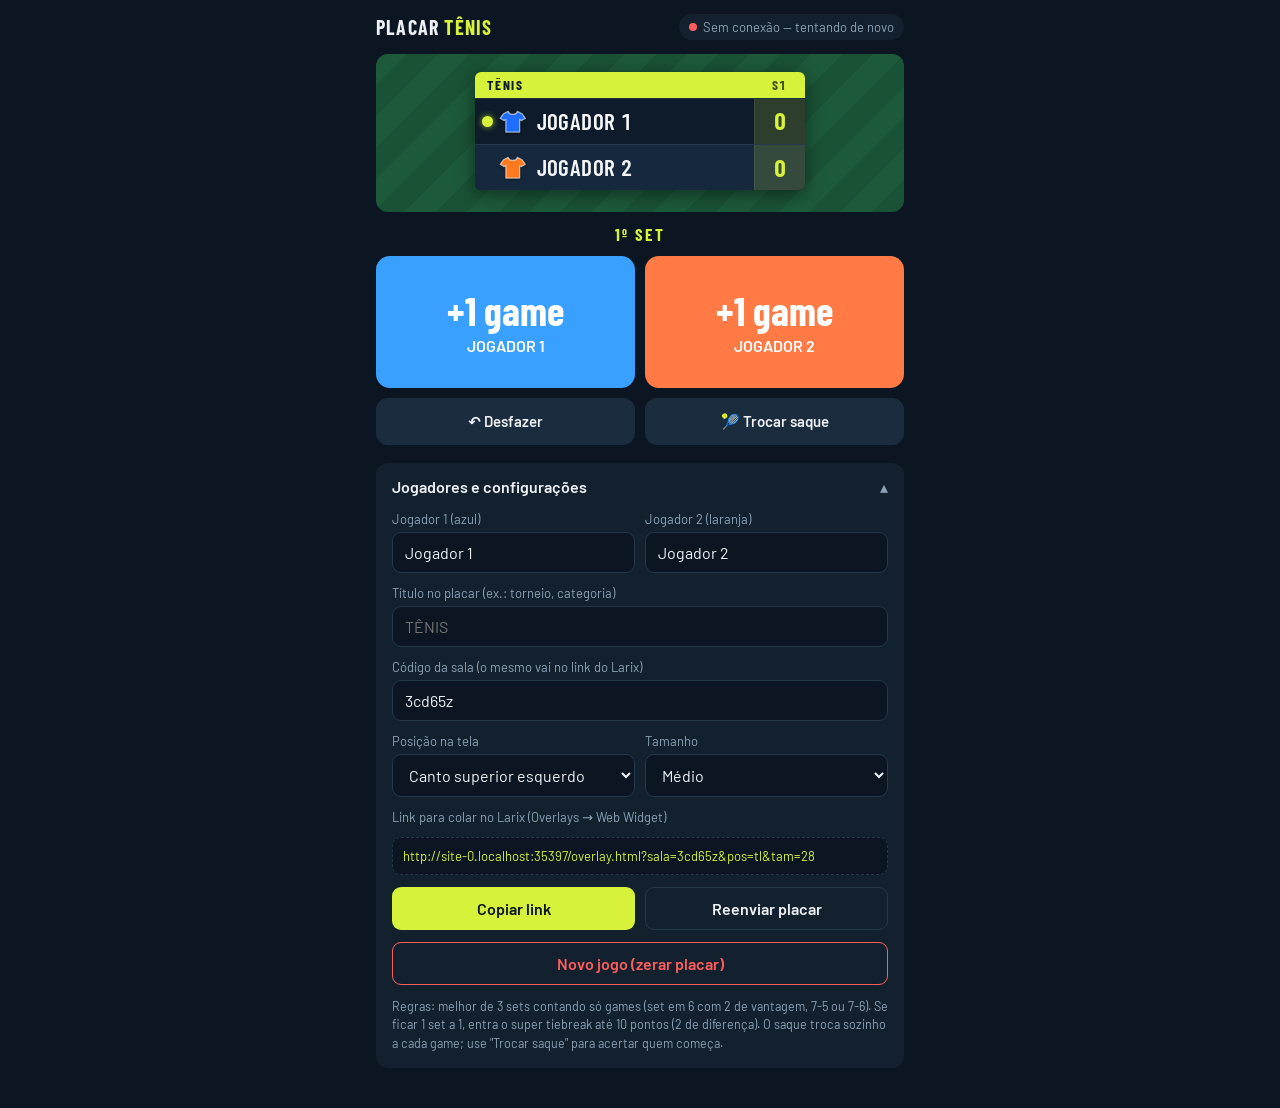
==== index.html @ a0789ac3 "Add files via upload" ====
<!doctype html>
<html lang="pt-BR">
<head>
<meta charset="utf-8">
<meta name="viewport" content="width=device-width,initial-scale=1,viewport-fit=cover">
<meta name="theme-color" content="#0b1622">
<title>Placar Tênis — Controle</title>
<link rel="preconnect" href="https://fonts.googleapis.com">
<link href="https://fonts.googleapis.com/css2?family=Barlow+Condensed:wght@600;700&family=Barlow:wght@400;500;600&display=swap" rel="stylesheet">
<link rel="stylesheet" href="placar.css">
<style>
  :root {
    --bg: #0b1622; --panel: #13212f; --panel2: #1a2c3e; --line: #24384c;
    --txt: #eef2f6; --dim: #8ea2b6; --ball: #d7f23a; --ink: #0b1622;
    --p1: #3aa0ff; --p2: #ff7a45; --danger: #ff5d5d; --ok: #46d483;
  }
  * { box-sizing: border-box; -webkit-tap-highlight-color: transparent; }
  html, body { margin: 0; background: var(--bg); color: var(--txt); font-family: Barlow, system-ui, sans-serif; }
  body { padding: max(14px, env(safe-area-inset-top)) 16px 40px; max-width: 560px; margin: 0 auto; }
  button { font: inherit; cursor: pointer; border: 0; }
  .top { display: flex; align-items: center; justify-content: space-between; gap: 8px; margin-bottom: 14px; }
  .brand { font-family: "Barlow Condensed", "Arial Narrow", sans-serif; font-weight: 700; font-size: 20px; letter-spacing: .06em; text-transform: uppercase; }
  .brand b { color: var(--ball); }
  .pill { font-size: 13px; padding: 5px 10px; border-radius: 99px; background: var(--panel); color: var(--dim); display: flex; align-items: center; gap: 6px; white-space: nowrap; }
  .pill i { width: 8px; height: 8px; border-radius: 50%; background: var(--dim); display: block; }
  .pill.ok i { background: var(--ok); } .pill.err i { background: var(--danger); } .pill.wait i { background: var(--ball); }

  .preview { background: repeating-linear-gradient(135deg, #1d5a3a 0 22px, #1a5235 22px 44px); border-radius: 12px; padding: 18px 14px; display: flex; justify-content: center; margin-bottom: 12px; font-size: 22px; overflow: hidden; }
  .fase { text-align: center; font-family: "Barlow Condensed", "Arial Narrow", sans-serif; font-weight: 700; letter-spacing: .14em; text-transform: uppercase; color: var(--ball); font-size: 17px; margin: 4px 0 12px; }
  .fase.fim { color: var(--ok); }

  .btns { display: grid; grid-template-columns: 1fr 1fr; gap: 10px; }
  .big { min-height: 132px; border-radius: 14px; color: #fff; display: flex; flex-direction: column; align-items: center; justify-content: center; gap: 6px; padding: 10px; transition: transform .08s, filter .15s; }
  .big:active { transform: scale(.97); }
  .big .plus { font-family: "Barlow Condensed", "Arial Narrow", sans-serif; font-weight: 700; font-size: 40px; line-height: 1; }
  .big .who { font-weight: 600; font-size: 16px; text-transform: uppercase; max-width: 100%; overflow: hidden; text-overflow: ellipsis; white-space: nowrap; }
  .big.a { background: var(--p1); } .big.b { background: var(--p2); }
  .big:disabled { filter: grayscale(1) brightness(.5); }

  .row2 { display: grid; grid-template-columns: 1fr 1fr; gap: 10px; margin-top: 10px; }
  .sec { background: var(--panel2); color: var(--txt); border-radius: 12px; padding: 14px; font-weight: 600; font-size: 15px; }
  .sec:active { background: var(--line); }

  details { background: var(--panel); border-radius: 12px; margin-top: 18px; }
  summary { padding: 14px 16px; font-weight: 600; list-style: none; display: flex; justify-content: space-between; }
  summary::after { content: "▾"; color: var(--dim); }
  details[open] summary::after { content: "▴"; }
  .cfg { padding: 0 16px 16px; display: grid; gap: 12px; }
  label { font-size: 13px; color: var(--dim); display: grid; gap: 5px; }
  input, select { font: inherit; font-size: 16px; color: var(--txt); background: var(--bg); border: 1px solid var(--line); border-radius: 9px; padding: 10px 12px; width: 100%; }
  .two { display: grid; grid-template-columns: 1fr 1fr; gap: 10px; }
  .link { font-size: 13px; word-break: break-all; background: var(--bg); border: 1px dashed var(--line); border-radius: 9px; padding: 10px; color: var(--ball); }
  .act { background: var(--ball); color: var(--ink); border-radius: 9px; padding: 11px; font-weight: 600; }
  .ghost { background: transparent; border: 1px solid var(--line); color: var(--txt); border-radius: 9px; padding: 11px; font-weight: 600; }
  .danger { background: transparent; border: 1px solid var(--danger); color: var(--danger); border-radius: 9px; padding: 11px; font-weight: 600; }
  .danger.armed { background: var(--danger); color: #fff; }
  .note { font-size: 12.5px; color: var(--dim); line-height: 1.45; margin: 0; }
  .warn { background: #3a2a10; color: #ffd27a; border-radius: 10px; padding: 10px 12px; font-size: 13px; margin-bottom: 12px; display: none; }
</style>
</head>
<body>
  <div class="top">
    <div class="brand">Placar <b>Tênis</b></div>
    <div class="pill wait" id="sync"><i></i><span>Conectando…</span></div>
  </div>

  <div class="warn" id="warnFile">Você abriu o arquivo direto do computador. Para funcionar na live, abra pelo endereço do site (veja o LEIA-ME).</div>

  <div class="preview"><div id="sb"></div></div>
  <div class="fase" id="fase"></div>

  <div class="btns">
    <button class="big a" id="b0"><span class="plus">+1</span><span class="who" id="w0"></span></button>
    <button class="big b" id="b1"><span class="plus">+1</span><span class="who" id="w1"></span></button>
  </div>
  <div class="row2">
    <button class="sec" id="undo">↶ Desfazer</button>
    <button class="sec" id="saque">🎾 Trocar saque</button>
  </div>

  <details id="det">
    <summary>Jogadores e configurações</summary>
    <div class="cfg">
      <div class="two">
        <label>Jogador 1 (azul)<input id="n0" maxlength="22"></label>
        <label>Jogador 2 (laranja)<input id="n1" maxlength="22"></label>
      </div>
      <label>Título no placar (ex.: torneio, categoria)<input id="tit" maxlength="30" placeholder="TÊNIS"></label>

      <label>Código da sala (o mesmo vai no link do Larix)<input id="sala" maxlength="24"></label>
      <div class="two">
        <label>Posição na tela
          <select id="pos">
            <option value="tl">Canto superior esquerdo</option>
            <option value="tr">Canto superior direito</option>
            <option value="bl">Canto inferior esquerdo</option>
            <option value="br">Canto inferior direito</option>
          </select>
        </label>
        <label>Tamanho
          <select id="tam">
            <option value="20">Pequeno</option>
            <option value="28" selected>Médio</option>
            <option value="36">Grande</option>
            <option value="46">Muito grande</option>
          </select>
        </label>
      </div>
      <label>Link para colar no Larix (Overlays → Web Widget)</label>
      <div class="link" id="link"></div>
      <div class="two">
        <button class="act" id="copiar">Copiar link</button>
        <button class="ghost" id="reenviar">Reenviar placar</button>
      </div>
      <button class="danger" id="novo">Novo jogo (zerar placar)</button>
      <p class="note">Regras: melhor de 3 sets contando só games (set em 6 com 2 de vantagem, 7-5 ou 7-6). Se ficar 1 set a 1, entra o super tiebreak até 10 pontos (2 de diferença). O saque troca sozinho a cada game; use "Trocar saque" para acertar quem começa.</p>
    </div>
  </details>

<script src="core.js"></script>
<script>
  const $ = id => document.getElementById(id);
  const LS = "placarTenis.v1";
  let cfg, estado, hist = [];

  function salaAleatoria() {
    const c = "abcdefghjkmnpqrstuvwxyz23456789"; let s = "";
    for (let i = 0; i < 6; i++) s += c[Math.floor(Math.random() * c.length)];
    return s;
  }
  function carregar() {
    try {
      const d = JSON.parse(localStorage.getItem(LS) || "null");
      if (d && d.estado) { cfg = d.cfg; estado = d.estado; hist = d.hist || []; return; }
    } catch (e) { }
    cfg = { sala: salaAleatoria(), pos: "tl", tam: "28" };
    estado = novoJogo();
  }
  function guardar() {
    try { localStorage.setItem(LS, JSON.stringify({ cfg, estado, hist: hist.slice(-200) })); } catch (e) { }
  }

  // ---- envio com pequeno atraso para juntar toques rápidos ----
  let tEnvio = null, tRetry = null;
  function status(cls, txt) { const p = $("sync"); p.className = "pill " + cls; p.querySelector("span").textContent = txt; }
  function agendarEnvio(rapido) {
    clearTimeout(tEnvio); clearTimeout(tRetry);
    status("wait", "Enviando…");
    tEnvio = setTimeout(enviar, rapido ? 0 : 350);
  }
  async function enviar() {
    try {
      await enviarEstado(cfg.sala, estado);
      const h = new Date().toLocaleTimeString("pt-BR", { hour: "2-digit", minute: "2-digit", second: "2-digit" });
      status("ok", "Na live · " + h);
    } catch (e) {
      status("err", "Sem conexão — tentando de novo");
      tRetry = setTimeout(enviar, 4000);
    }
  }

  function linkOverlay() {
    const base = location.href.split("#")[0].split("?")[0].replace(/[^/]*$/, "");
    return base + "overlay.html?sala=" + encodeURIComponent(cfg.sala) + "&pos=" + cfg.pos + "&tam=" + cfg.tam;
  }

  function render() {
    $("sb").innerHTML = placarHTML(estado);
    const f = fase(estado);
    const fz = $("fase");
    fz.className = "fase" + (f === "fim" ? " fim" : "");
    fz.textContent = f === "fim" ? "Fim de jogo · " + estado.nomes[estado.vencedor] + " venceu"
      : f === "stb" ? "Super tiebreak · até 10 pontos"
      : estado.sets.length + "º set";
    const unid = f === "stb" ? "ponto" : "game";
    [0, 1].forEach(p => {
      $("w" + p).textContent = estado.nomes[p];
      $("b" + p).querySelector(".plus").textContent = "+1 " + unid;
      $("b" + p).disabled = f === "fim";
    });
    $("undo").disabled = hist.length === 0;
    $("link").textContent = linkOverlay();
  }

  function mudar(novo) {
    hist.push(estado);
    estado = novo;
    guardar(); render(); agendarEnvio();
  }

  // ---- eventos ----
  [0, 1].forEach(p => $("b" + p).addEventListener("click", () => {
    if (navigator.vibrate) navigator.vibrate(30);
    mudar(marcar(estado, p));
  }));
  $("undo").addEventListener("click", () => {
    if (!hist.length) return;
    estado = hist.pop(); estado.ts = Date.now();
    guardar(); render(); agendarEnvio();
  });
  $("saque").addEventListener("click", () => {
    const s = JSON.parse(JSON.stringify(estado)); s.saque = 1 - s.saque; s.ts = Date.now(); mudar(s);
  });

  function preencherCfg() {
    $("n0").value = estado.nomes[0]; $("n1").value = estado.nomes[1];
    $("tit").value = estado.titulo || ""; $("sala").value = cfg.sala;
    $("pos").value = cfg.pos; $("tam").value = cfg.tam;
  }
  ["n0", "n1", "tit"].forEach(id => $(id).addEventListener("input", () => {
    estado.nomes = [$("n0").value.trim() || "Jogador 1", $("n1").value.trim() || "Jogador 2"];
    estado.titulo = $("tit").value.trim();
    estado.ts = Date.now();
    guardar(); render(); agendarEnvio();
  }));
  $("sala").addEventListener("change", () => {
    const v = $("sala").value.trim().toLowerCase().replace(/[^a-z0-9_-]/g, "");
    cfg.sala = v || salaAleatoria(); $("sala").value = cfg.sala;
    guardar(); render(); agendarEnvio(true);
  });
  ["pos", "tam"].forEach(id => $(id).addEventListener("change", () => { cfg[id] = $(id).value; guardar(); render(); }));

  $("copiar").addEventListener("click", async () => {
    const t = linkOverlay();
    try { await navigator.clipboard.writeText(t); $("copiar").textContent = "Copiado ✓"; }
    catch (e) {
      const r = document.createRange(); r.selectNodeContents($("link"));
      const s = getSelection(); s.removeAllRanges(); s.addRange(r);
      $("copiar").textContent = "Selecionado — copie";
    }
    setTimeout(() => $("copiar").textContent = "Copiar link", 2000);
  });
  $("reenviar").addEventListener("click", () => { estado.ts = Date.now(); agendarEnvio(true); });

  let armado = null;
  $("novo").addEventListener("click", () => {
    const b = $("novo");
    if (!armado) {
      b.classList.add("armed"); b.textContent = "Toque de novo para confirmar";
      armado = setTimeout(() => { armado = null; b.classList.remove("armed"); b.textContent = "Novo jogo (zerar placar)"; }, 3000);
      return;
    }
    clearTimeout(armado); armado = null; b.classList.remove("armed"); b.textContent = "Novo jogo (zerar placar)";
    hist = [];
    estado = novoJogo(estado.nomes.slice(), estado.titulo);
    guardar(); render(); agendarEnvio(true);
  });

  // ---- início ----
  carregar();
  if (location.protocol === "file:") $("warnFile").style.display = "block";
  if (estado.nomes[0] === "Jogador 1" && estado.nomes[1] === "Jogador 2") $("det").open = true;
  preencherCfg(); render(); agendarEnvio(true);
</script>
</body>
</html>
---- placar.css ----
/* Visual do placar (igual no controle e na transmissão) */
.sb {
  --sb-bg: #0d1b2a;
  --sb-bg2: #15283d;
  --sb-line: rgba(255,255,255,.08);
  --sb-txt: #f4f6f8;
  --sb-dim: #8fa3b8;
  --sb-ball: #d7f23a;
  --sb-cur-txt: #0d1b2a;
  font-family: "Barlow Condensed", "Arial Narrow", Arial, sans-serif;
  display: inline-block;
  color: var(--sb-txt);
  background: var(--sb-bg);
  border-radius: 6px;
  overflow: hidden;
  box-shadow: 0 4px 18px rgba(0,0,0,.45);
  line-height: 1;
  font-variant-numeric: tabular-nums;
  min-width: 15em;
}
.sb-hdr {
  display: flex; align-items: center;
  background: var(--sb-ball);
  color: var(--sb-cur-txt);
  font-weight: 700; font-size: .62em; letter-spacing: .12em;
  height: 1.9em; padding-left: .9em;
}
.sb-ttl { flex: 1; text-transform: uppercase; white-space: nowrap; overflow: hidden; text-overflow: ellipsis; padding-right: 1em; }
.sb-hc { width: calc(2.3em / .62); text-align: center; opacity: .75; }
.sb-row {
  display: flex; align-items: center;
  height: 2.1em; font-size: 1em;
  border-top: 1px solid var(--sb-line);
}
.sb-row:nth-child(3) { background: var(--sb-bg2); }
.sb-srv { width: 1.1em; display: flex; justify-content: center; align-items: center; }
.ball {
  display: block; width: .5em; height: .5em; border-radius: 50%;
  background: var(--sb-ball);
  box-shadow: 0 0 6px rgba(215,242,58,.7);
}
.sb-nm {
  flex: 1; font-weight: 600; font-size: 1.05em; text-transform: uppercase;
  white-space: nowrap; overflow: hidden; text-overflow: ellipsis;
  padding-right: .8em; letter-spacing: .02em;
}
.sb-g {
  width: calc(2.3em / 1.1); height: 100%;
  display: flex; align-items: center; justify-content: center;
  font-weight: 600; font-size: 1.1em; color: var(--sb-dim);
  border-left: 1px solid var(--sb-line);
}
.sb-g.w { color: var(--sb-txt); font-weight: 700; }
.sb-g.cur { background: rgba(215,242,58,.16); color: var(--sb-ball); font-weight: 700; }
.sb-g.tb.cur { background: var(--sb-ball); color: var(--sb-cur-txt); }
.sb-row.lose .sb-nm { color: var(--sb-dim); }
.sb-row.win .sb-nm { color: var(--sb-ball); }
.sb-trophy { width: 1.6em; text-align: center; color: var(--sb-ball); font-weight: 700; }
.sb-row.lose::after { content: ""; width: 1.6em; }
.sb-hsp { width: calc(1.6em / .62); }
.sb-shirt { width: 1.35em; display: flex; align-items: center; justify-content: flex-start; margin-right: .35em; }
.shirt { width: 1.25em; height: 1.25em; display: block; filter: drop-shadow(0 1px 1px rgba(0,0,0,.5)); }
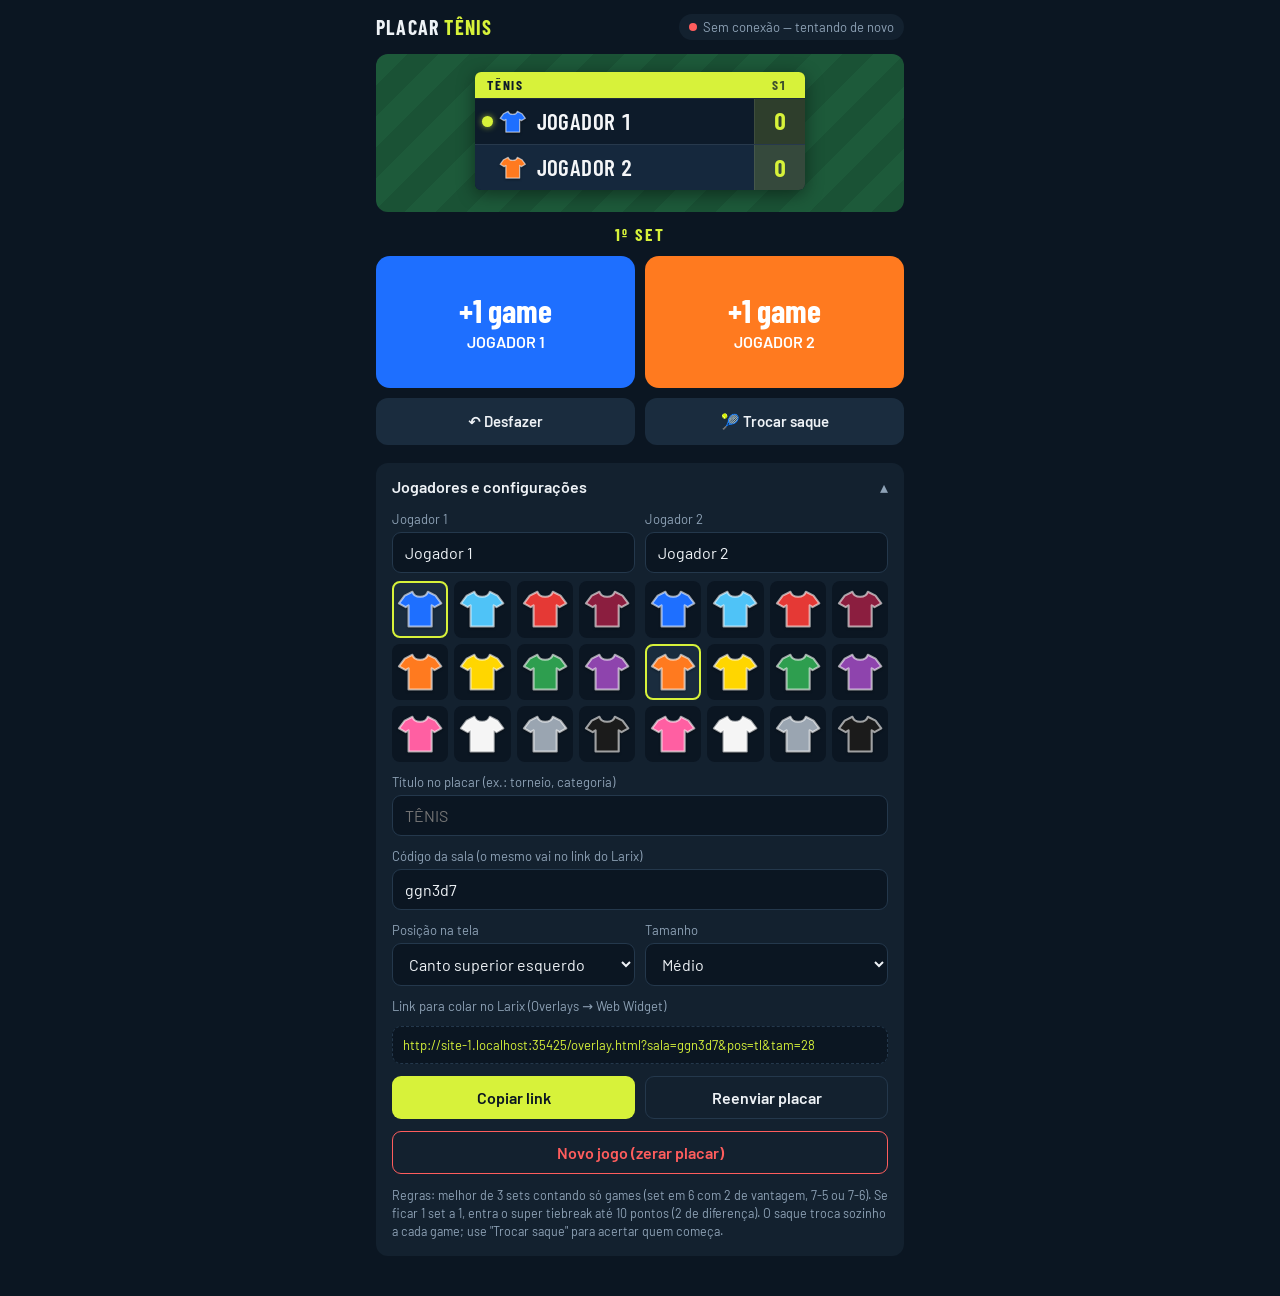
==== commit 7f36220b: "Add files via upload" ====
--- a/index.html
+++ b/index.html
@@ -25,16 +25,22 @@
   .pill i { width: 8px; height: 8px; border-radius: 50%; background: var(--dim); display: block; }
   .pill.ok i { background: var(--ok); } .pill.err i { background: var(--danger); } .pill.wait i { background: var(--ball); }
 
-  .preview { background: repeating-linear-gradient(135deg, #1d5a3a 0 22px, #1a5235 22px 44px); border-radius: 12px; padding: 18px 14px; display: flex; justify-content: center; margin-bottom: 12px; font-size: 22px; overflow: hidden; }
+  .preview { background: repeating-linear-gradient(135deg, #1d5a3a 0 22px, #1a5235 22px 44px); border-radius: 12px; padding: 18px 14px; display: flex; justify-content: center; margin-bottom: 12px; font-size: clamp(14px, 4.6vw, 22px); overflow: hidden; }
   .fase { text-align: center; font-family: "Barlow Condensed", "Arial Narrow", sans-serif; font-weight: 700; letter-spacing: .14em; text-transform: uppercase; color: var(--ball); font-size: 17px; margin: 4px 0 12px; }
   .fase.fim { color: var(--ok); }
 
   .btns { display: grid; grid-template-columns: 1fr 1fr; gap: 10px; }
   .big { min-height: 132px; border-radius: 14px; color: #fff; display: flex; flex-direction: column; align-items: center; justify-content: center; gap: 6px; padding: 10px; transition: transform .08s, filter .15s; }
   .big:active { transform: scale(.97); }
-  .big .plus { font-family: "Barlow Condensed", "Arial Narrow", sans-serif; font-weight: 700; font-size: 40px; line-height: 1; }
+  .big .plus { font-family: "Barlow Condensed", "Arial Narrow", sans-serif; font-weight: 700; font-size: 32px; line-height: 1; white-space: nowrap; }
   .big .who { font-weight: 600; font-size: 16px; text-transform: uppercase; max-width: 100%; overflow: hidden; text-overflow: ellipsis; white-space: nowrap; }
-  .big.a { background: var(--p1); } .big.b { background: var(--p2); }
+  .big { background: var(--p1); }
+  .big.claro { color: #0b1622; }
+  .big .shirt { width: 30px; height: 30px; }
+  .cores { display: grid; grid-template-columns: repeat(4, 1fr); gap: 6px; margin-top: 2px; }
+  .cor { aspect-ratio: 1; border-radius: 8px; border: 2px solid transparent; background: var(--bg); padding: 3px; display: flex; align-items: center; justify-content: center; }
+  .cor .shirt { width: 100%; height: 100%; }
+  .cor.sel { border-color: var(--ball); background: var(--panel2); }
   .big:disabled { filter: grayscale(1) brightness(.5); }
 
   .row2 { display: grid; grid-template-columns: 1fr 1fr; gap: 10px; margin-top: 10px; }
@@ -82,8 +88,8 @@
     <summary>Jogadores e configurações</summary>
     <div class="cfg">
       <div class="two">
-        <label>Jogador 1 (azul)<input id="n0" maxlength="22"></label>
-        <label>Jogador 2 (laranja)<input id="n1" maxlength="22"></label>
+        <div style="display:grid;gap:6px"><label>Jogador 1<input id="n0" maxlength="22"></label><div class="cores" id="c0"></div></div>
+        <div style="display:grid;gap:6px"><label>Jogador 2<input id="n1" maxlength="22"></label><div class="cores" id="c1"></div></div>
       </div>
       <label>Título no placar (ex.: torneio, categoria)<input id="tit" maxlength="30" placeholder="TÊNIS"></label>
 
@@ -175,6 +181,10 @@
     const unid = f === "stb" ? "ponto" : "game";
     [0, 1].forEach(p => {
       $("w" + p).textContent = estado.nomes[p];
+      const cor = (estado.cores || CORES_PADRAO)[p];
+      $("b" + p).style.background = cor;
+      $("b" + p).classList.toggle("claro", corClara(cor));
+      $("c" + p).querySelectorAll(".cor").forEach(el => el.classList.toggle("sel", el.dataset.c === cor));
       $("b" + p).querySelector(".plus").textContent = "+1 " + unid;
       $("b" + p).disabled = f === "fim";
     });
@@ -200,6 +210,17 @@
   });
   $("saque").addEventListener("click", () => {
     const s = JSON.parse(JSON.stringify(estado)); s.saque = 1 - s.saque; s.ts = Date.now(); mudar(s);
+  });
+
+  [0, 1].forEach(p => {
+    $("c" + p).innerHTML = CORES.map(k => `<button type="button" class="cor" data-c="${k.c}" title="${k.n}" aria-label="${k.n}">${camisetaSVG(k.c)}</button>`).join("");
+    $("c" + p).addEventListener("click", ev => {
+      const b = ev.target.closest(".cor"); if (!b) return;
+      ev.preventDefault();
+      if (!estado.cores) estado.cores = CORES_PADRAO.slice();
+      estado.cores[p] = b.dataset.c; estado.ts = Date.now();
+      guardar(); render(); agendarEnvio();
+    });
   });
 
   function preencherCfg() {
@@ -242,7 +263,7 @@
     }
     clearTimeout(armado); armado = null; b.classList.remove("armed"); b.textContent = "Novo jogo (zerar placar)";
     hist = [];
-    estado = novoJogo(estado.nomes.slice(), estado.titulo);
+    estado = novoJogo(estado.nomes.slice(), estado.titulo, (estado.cores || CORES_PADRAO).slice());
     guardar(); render(); agendarEnvio(true);
   });
 
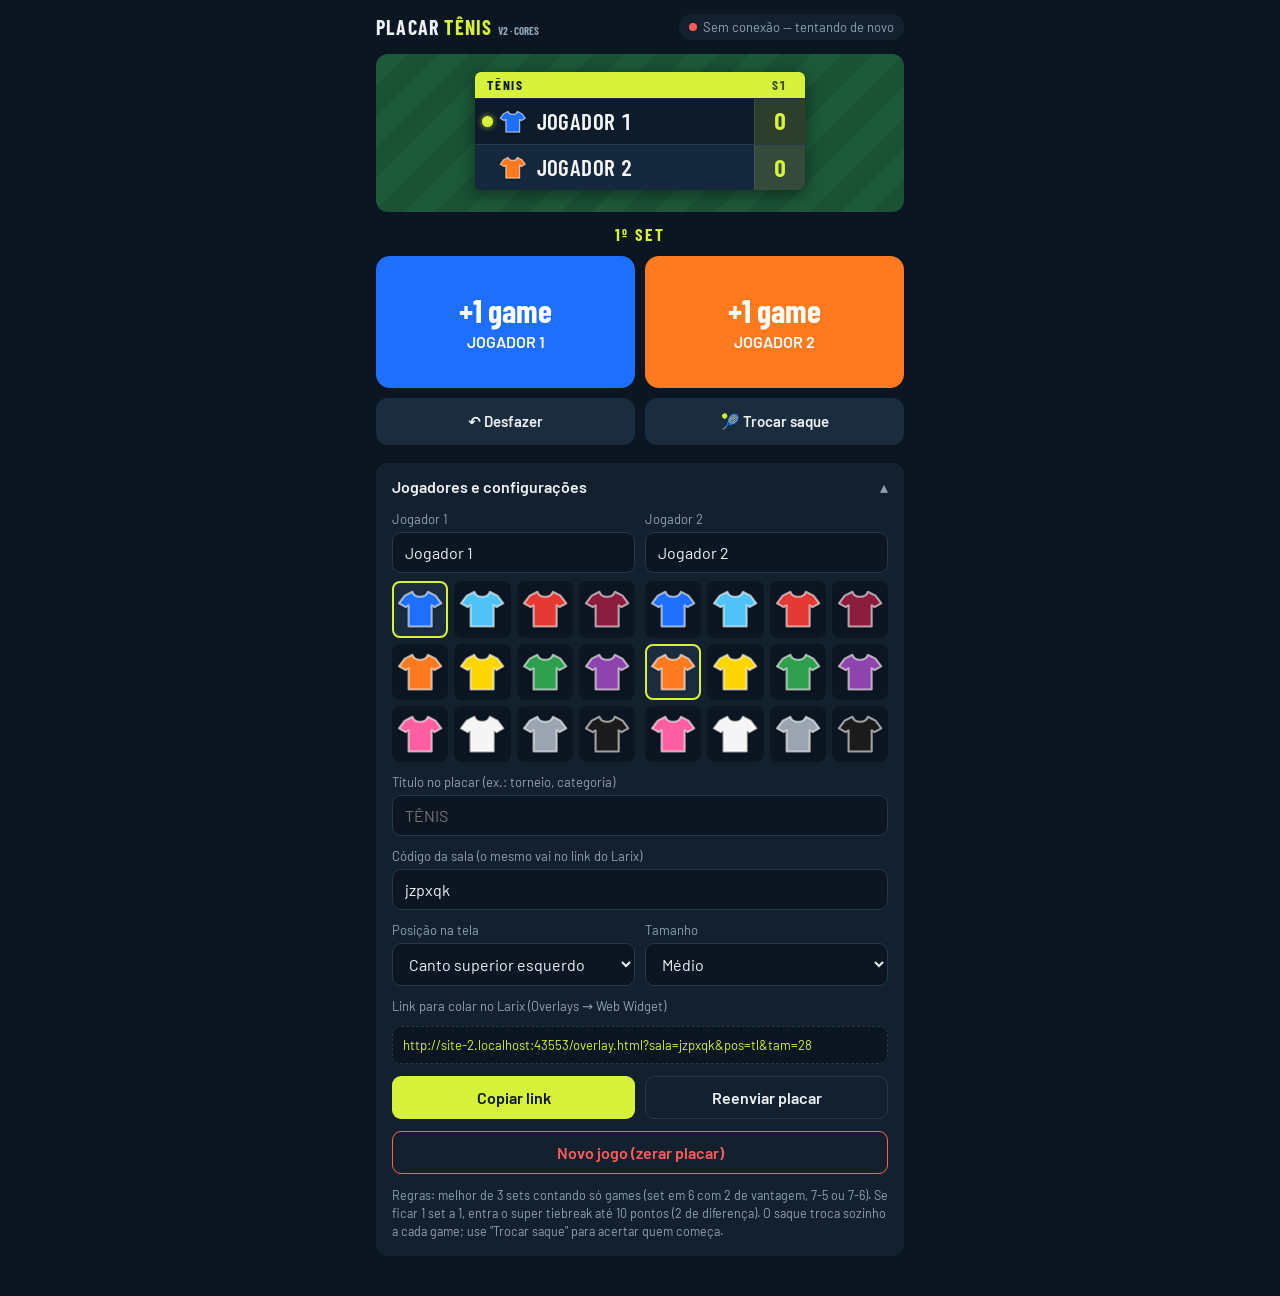
==== commit e802db35: "Add files via upload" ====
--- a/index.html
+++ b/index.html
@@ -66,7 +66,7 @@
 </head>
 <body>
   <div class="top">
-    <div class="brand">Placar <b>Tênis</b></div>
+    <div class="brand">Placar <b>Tênis</b> <small style="font-size:11px;color:var(--dim);letter-spacing:0">v2 · cores</small></div>
     <div class="pill wait" id="sync"><i></i><span>Conectando…</span></div>
   </div>
 
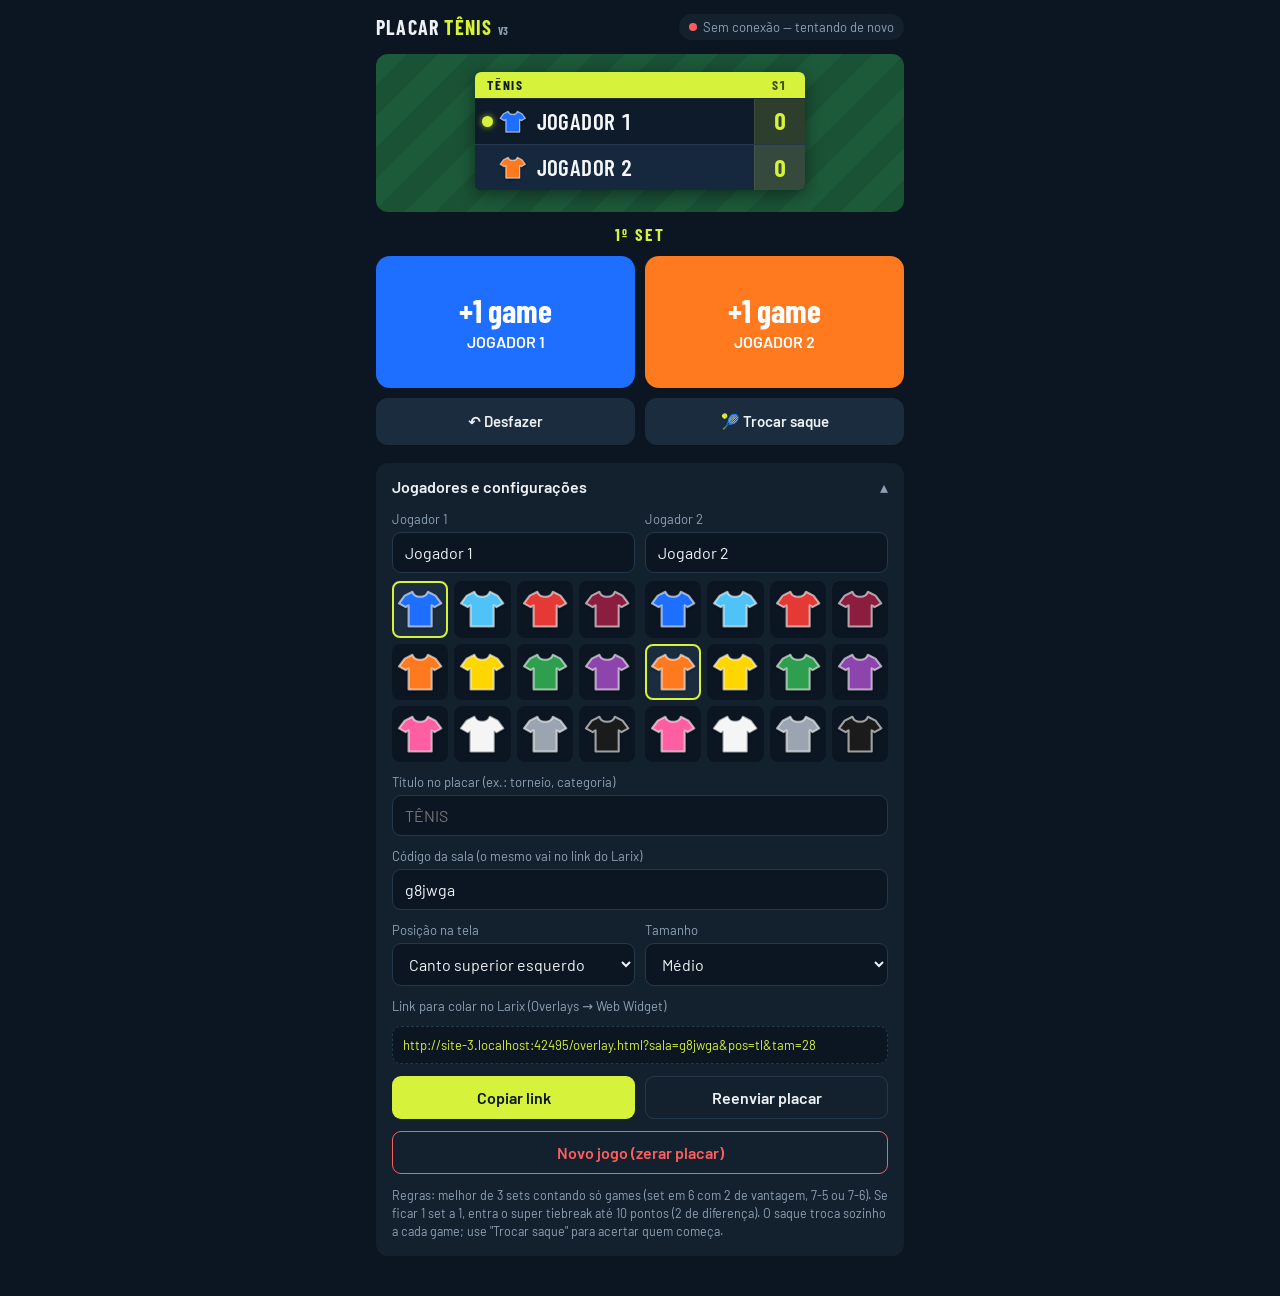
==== commit 0491aadc: "Add files via upload" ====
--- a/index.html
+++ b/index.html
@@ -66,7 +66,7 @@
 </head>
 <body>
   <div class="top">
-    <div class="brand">Placar <b>Tênis</b> <small style="font-size:11px;color:var(--dim);letter-spacing:0">v2 · cores</small></div>
+    <div class="brand">Placar <b>Tênis</b> <small style="font-size:11px;color:var(--dim);letter-spacing:0">v3</small></div>
     <div class="pill wait" id="sync"><i></i><span>Conectando…</span></div>
   </div>
 
@@ -272,6 +272,9 @@
   if (location.protocol === "file:") $("warnFile").style.display = "block";
   if (estado.nomes[0] === "Jogador 1" && estado.nomes[1] === "Jogador 2") $("det").open = true;
   preencherCfg(); render(); agendarEnvio(true);
+  // reenvia o placar a cada 2 minutos para o Larix nunca ficar sem dados
+  setInterval(() => { if (!document.hidden) agendarEnvio(true); }, 120000);
+  document.addEventListener("visibilitychange", () => { if (!document.hidden) agendarEnvio(true); });
 </script>
 </body>
 </html>
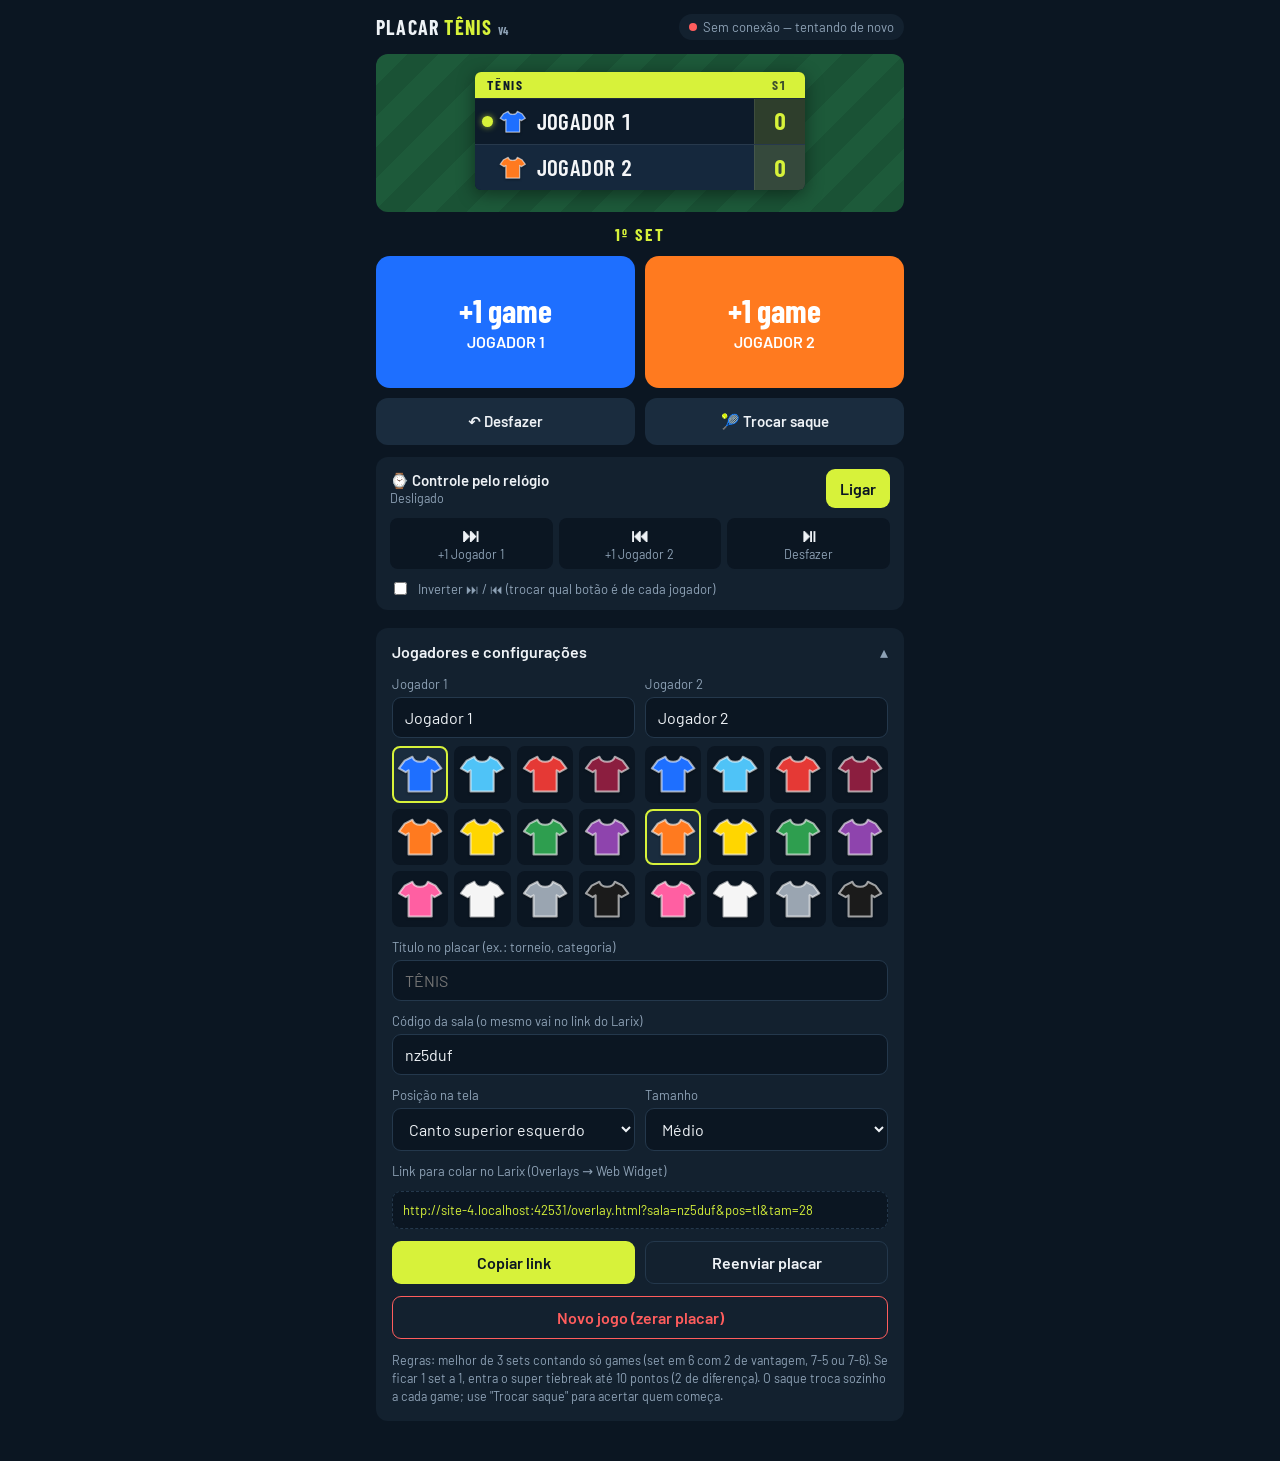
==== commit a4750abf: "Add files via upload" ====
--- a/index.html
+++ b/index.html
@@ -61,12 +61,27 @@
   .danger { background: transparent; border: 1px solid var(--danger); color: var(--danger); border-radius: 9px; padding: 11px; font-weight: 600; }
   .danger.armed { background: var(--danger); color: #fff; }
   .note { font-size: 12.5px; color: var(--dim); line-height: 1.45; margin: 0; }
+  .watch { background: var(--panel); border-radius: 12px; margin-top: 12px; padding: 12px 14px; display: grid; gap: 10px; }
+  .watch.on { outline: 2px solid var(--ok); }
+  .watch .wtop { display: flex; align-items: center; justify-content: space-between; gap: 10px; }
+  .watch .wt { font-weight: 600; font-size: 15px; }
+  .watch .wst { font-size: 12.5px; color: var(--dim); }
+  .watch.on .wst { color: var(--ok); }
+  .wbtn { background: var(--ball); color: var(--ink); border-radius: 9px; padding: 10px 14px; font-weight: 600; white-space: nowrap; }
+  .watch.on .wbtn { background: transparent; border: 1px solid var(--danger); color: var(--danger); }
+  .wmap { display: grid; grid-template-columns: repeat(3, 1fr); gap: 6px; font-size: 12.5px; text-align: center; }
+  .wmap div { background: var(--bg); border-radius: 8px; padding: 7px 4px; color: var(--dim); }
+  .wmap b { display: block; font-size: 18px; color: var(--txt); }
+  .wmap div.hit { background: var(--ok); color: var(--ink); }
+  .wmap div.hit b { color: var(--ink); }
+  .wopt { display: flex; align-items: center; gap: 8px; font-size: 13px; color: var(--dim); }
+  .wopt input { width: auto; }
   .warn { background: #3a2a10; color: #ffd27a; border-radius: 10px; padding: 10px 12px; font-size: 13px; margin-bottom: 12px; display: none; }
 </style>
 </head>
 <body>
   <div class="top">
-    <div class="brand">Placar <b>Tênis</b> <small style="font-size:11px;color:var(--dim);letter-spacing:0">v3</small></div>
+    <div class="brand">Placar <b>Tênis</b> <small style="font-size:11px;color:var(--dim);letter-spacing:0">v4</small></div>
     <div class="pill wait" id="sync"><i></i><span>Conectando…</span></div>
   </div>
 
@@ -82,6 +97,19 @@
   <div class="row2">
     <button class="sec" id="undo">↶ Desfazer</button>
     <button class="sec" id="saque">🎾 Trocar saque</button>
+  </div>
+
+  <div class="watch" id="watch">
+    <div class="wtop">
+      <div><div class="wt">⌚ Controle pelo relógio</div><div class="wst" id="wst">Desligado</div></div>
+      <button class="wbtn" id="wbtn">Ligar</button>
+    </div>
+    <div class="wmap">
+      <div id="wm-next"><b>⏭</b><span id="wl-next"></span></div>
+      <div id="wm-prev"><b>⏮</b><span id="wl-prev"></span></div>
+      <div id="wm-play"><b>⏯</b>Desfazer</div>
+    </div>
+    <label class="wopt"><input type="checkbox" id="winv"> Inverter ⏭ / ⏮ (trocar qual botão é de cada jogador)</label>
   </div>
 
   <details id="det">
@@ -190,6 +218,7 @@
     });
     $("undo").disabled = hist.length === 0;
     $("link").textContent = linkOverlay();
+    if (typeof relogioRender === "function") relogioRender();
   }
 
   function mudar(novo) {
@@ -203,11 +232,13 @@
     if (navigator.vibrate) navigator.vibrate(30);
     mudar(marcar(estado, p));
   }));
-  $("undo").addEventListener("click", () => {
-    if (!hist.length) return;
+  function desfazer() {
+    if (!hist.length) return false;
     estado = hist.pop(); estado.ts = Date.now();
     guardar(); render(); agendarEnvio();
-  });
+    return true;
+  }
+  $("undo").addEventListener("click", desfazer);
   $("saque").addEventListener("click", () => {
     const s = JSON.parse(JSON.stringify(estado)); s.saque = 1 - s.saque; s.ts = Date.now(); mudar(s);
   });
@@ -266,6 +297,116 @@
     estado = novoJogo(estado.nomes.slice(), estado.titulo, (estado.cores || CORES_PADRAO).slice());
     guardar(); render(); agendarEnvio(true);
   });
+
+  // ---- controle pelo relógio (Amazfit via Zepp → botões de música) ----
+  // Uma faixa silenciosa fica "tocando"; o relógio manda ⏭ / ⏮ / ⏯ e a página
+  // transforma em +1 para cada jogador ou desfazer.
+  let wAudio = null, wOn = false, wUltimo = 0, wLock = null;
+  const WKEY = "placarTenis.relogio";
+  let wInv = false;
+  try { wInv = localStorage.getItem(WKEY) === "inv"; } catch (e) { }
+  $("winv").checked = wInv;
+
+  function wavSilencioso(seg) {
+    const sr = 8000, n = sr * seg, buf = new ArrayBuffer(44 + n), v = new DataView(buf);
+    const str = (o, s) => { for (let i = 0; i < s.length; i++) v.setUint8(o + i, s.charCodeAt(i)); };
+    str(0, "RIFF"); v.setUint32(4, 36 + n, true); str(8, "WAVE"); str(12, "fmt ");
+    v.setUint32(16, 16, true); v.setUint16(20, 1, true); v.setUint16(22, 1, true);
+    v.setUint32(24, sr, true); v.setUint32(28, sr, true); v.setUint16(32, 1, true); v.setUint16(34, 8, true);
+    str(36, "data"); v.setUint32(40, n, true);
+    for (let i = 0; i < n; i++) v.setUint8(44 + i, 128 + (i & 1)); // silêncio (ruído inaudível de 1 bit)
+    return URL.createObjectURL(new Blob([buf], { type: "audio/wav" }));
+  }
+
+  function jogadorDo(botao) { // botao: "next" ou "prev"
+    const p = botao === "next" ? 0 : 1;
+    return wInv ? 1 - p : p;
+  }
+
+  function piscar(id) {
+    const el = $(id); el.classList.add("hit");
+    setTimeout(() => el.classList.remove("hit"), 600);
+  }
+
+  function comandoRelogio(cmd) {
+    const agora = Date.now();
+    if (agora - wUltimo < 700) return; // ignora toque duplicado
+    wUltimo = agora;
+    if (navigator.vibrate) navigator.vibrate(cmd === "undo" ? [40, 60, 40] : 60);
+    if (cmd === "undo") { desfazer(); piscar("wm-play"); }
+    else {
+      if (fase(estado) === "fim") return;
+      mudar(marcar(estado, jogadorDo(cmd)));
+      piscar(cmd === "next" ? "wm-next" : "wm-prev");
+    }
+    const h = new Date().toLocaleTimeString("pt-BR", { hour: "2-digit", minute: "2-digit", second: "2-digit" });
+    $("wst").textContent = "Ligado · último comando " + h;
+    if (wAudio && wAudio.paused) wAudio.play().catch(() => { });
+  }
+
+  function textoPlacar() {
+    const f = fase(estado);
+    const a = f === "stb" ? estado.stb[0] : estado.sets[estado.sets.length - 1][0];
+    const b = f === "stb" ? estado.stb[1] : estado.sets[estado.sets.length - 1][1];
+    if (f === "fim") return { t: estado.nomes[estado.vencedor] + " venceu", s: "Fim de jogo" };
+    const sets = estado.sets.filter(setFechado).map(g => g[0] + "-" + g[1]).join(" ");
+    return {
+      t: estado.nomes[0] + " " + a + " x " + b + " " + estado.nomes[1],
+      s: (f === "stb" ? "Super tiebreak" : estado.sets.length + "º set") + (sets ? " · sets " + sets : "")
+    };
+  }
+
+  function relogioRender() {
+    $("wl-next").textContent = "+1 " + estado.nomes[jogadorDo("next")];
+    $("wl-prev").textContent = "+1 " + estado.nomes[jogadorDo("prev")];
+    if (wOn && "mediaSession" in navigator) {
+      const x = textoPlacar();
+      try { navigator.mediaSession.metadata = new MediaMetadata({ title: x.t, artist: x.s, album: "Placar Tênis" }); } catch (e) { }
+    }
+  }
+
+  async function manterTela() {
+    try { if ("wakeLock" in navigator && !wLock) { wLock = await navigator.wakeLock.request("screen"); wLock.addEventListener("release", () => wLock = null); } } catch (e) { }
+  }
+
+  async function ligarRelogio() {
+    if (!("mediaSession" in navigator)) { $("wst").textContent = "Este navegador não suporta. Use o Chrome no Android."; return; }
+    if (!wAudio) {
+      wAudio = new Audio(wavSilencioso(10));
+      wAudio.loop = true;
+    }
+    try { await wAudio.play(); } catch (e) { $("wst").textContent = "Não consegui iniciar o áudio. Toque em Ligar de novo."; return; }
+    const ms = navigator.mediaSession;
+    ms.setActionHandler("nexttrack", () => comandoRelogio("next"));
+    ms.setActionHandler("previoustrack", () => comandoRelogio("prev"));
+    ms.setActionHandler("play", () => comandoRelogio("undo"));
+    ms.setActionHandler("pause", () => comandoRelogio("undo"));
+    try { ms.setActionHandler("stop", () => comandoRelogio("undo")); } catch (e) { }
+    ms.playbackState = "playing";
+    wOn = true;
+    $("watch").classList.add("on"); $("wbtn").textContent = "Desligar";
+    $("wst").textContent = "Ligado · aguardando o relógio";
+    manterTela(); relogioRender();
+  }
+
+  function desligarRelogio() {
+    wOn = false;
+    if (wAudio) wAudio.pause();
+    const ms = navigator.mediaSession;
+    if (ms) ["nexttrack", "previoustrack", "play", "pause", "stop"].forEach(a => { try { ms.setActionHandler(a, null); } catch (e) { } });
+    if (ms) { ms.metadata = null; ms.playbackState = "none"; }
+    if (wLock) { wLock.release().catch(() => { }); wLock = null; }
+    $("watch").classList.remove("on"); $("wbtn").textContent = "Ligar";
+    $("wst").textContent = "Desligado";
+  }
+
+  $("wbtn").addEventListener("click", () => wOn ? desligarRelogio() : ligarRelogio());
+  $("winv").addEventListener("change", () => {
+    wInv = $("winv").checked;
+    try { localStorage.setItem(WKEY, wInv ? "inv" : ""); } catch (e) { }
+    relogioRender();
+  });
+  document.addEventListener("visibilitychange", () => { if (!document.hidden && wOn) manterTela(); });
 
   // ---- início ----
   carregar();
